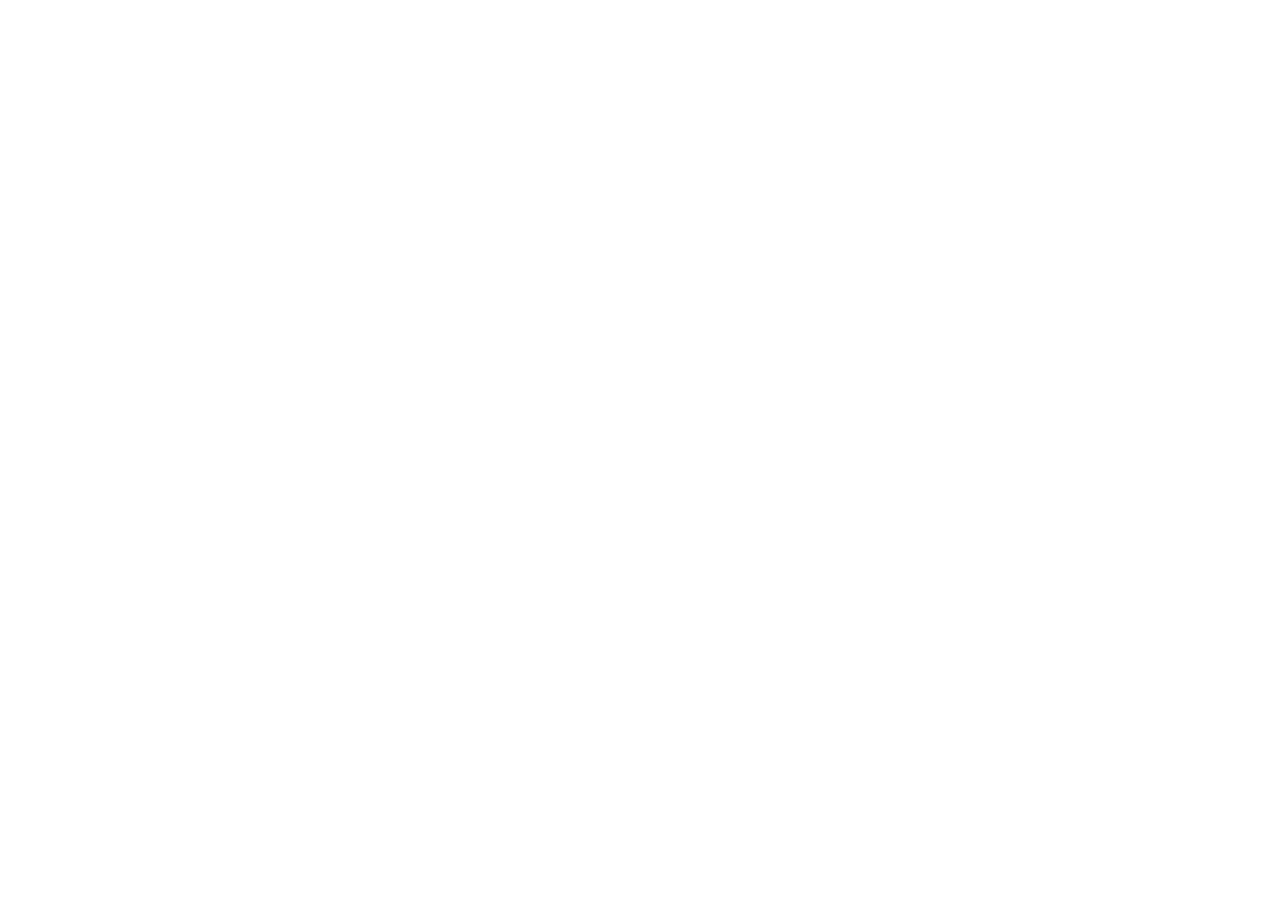
==== index.html @ 4d32bcaf "Add files via upload" ====
<!doctype html>
<html lang="en">
  <head>
    <meta charset="UTF-8" />
    <link rel="icon" type="image/svg+xml" href="/favicon.svg" />
    <meta name="viewport" content="width=device-width, initial-scale=1.0" />
    <title>stalk-site</title>
    <script type="module" crossorigin src="/assets/index-DmcShHiQ.js"></script>
    <link rel="stylesheet" crossorigin href="/assets/index-jV__sO8o.css">
  </head>
  <body>
    <div id="root"></div>
  </body>
</html>
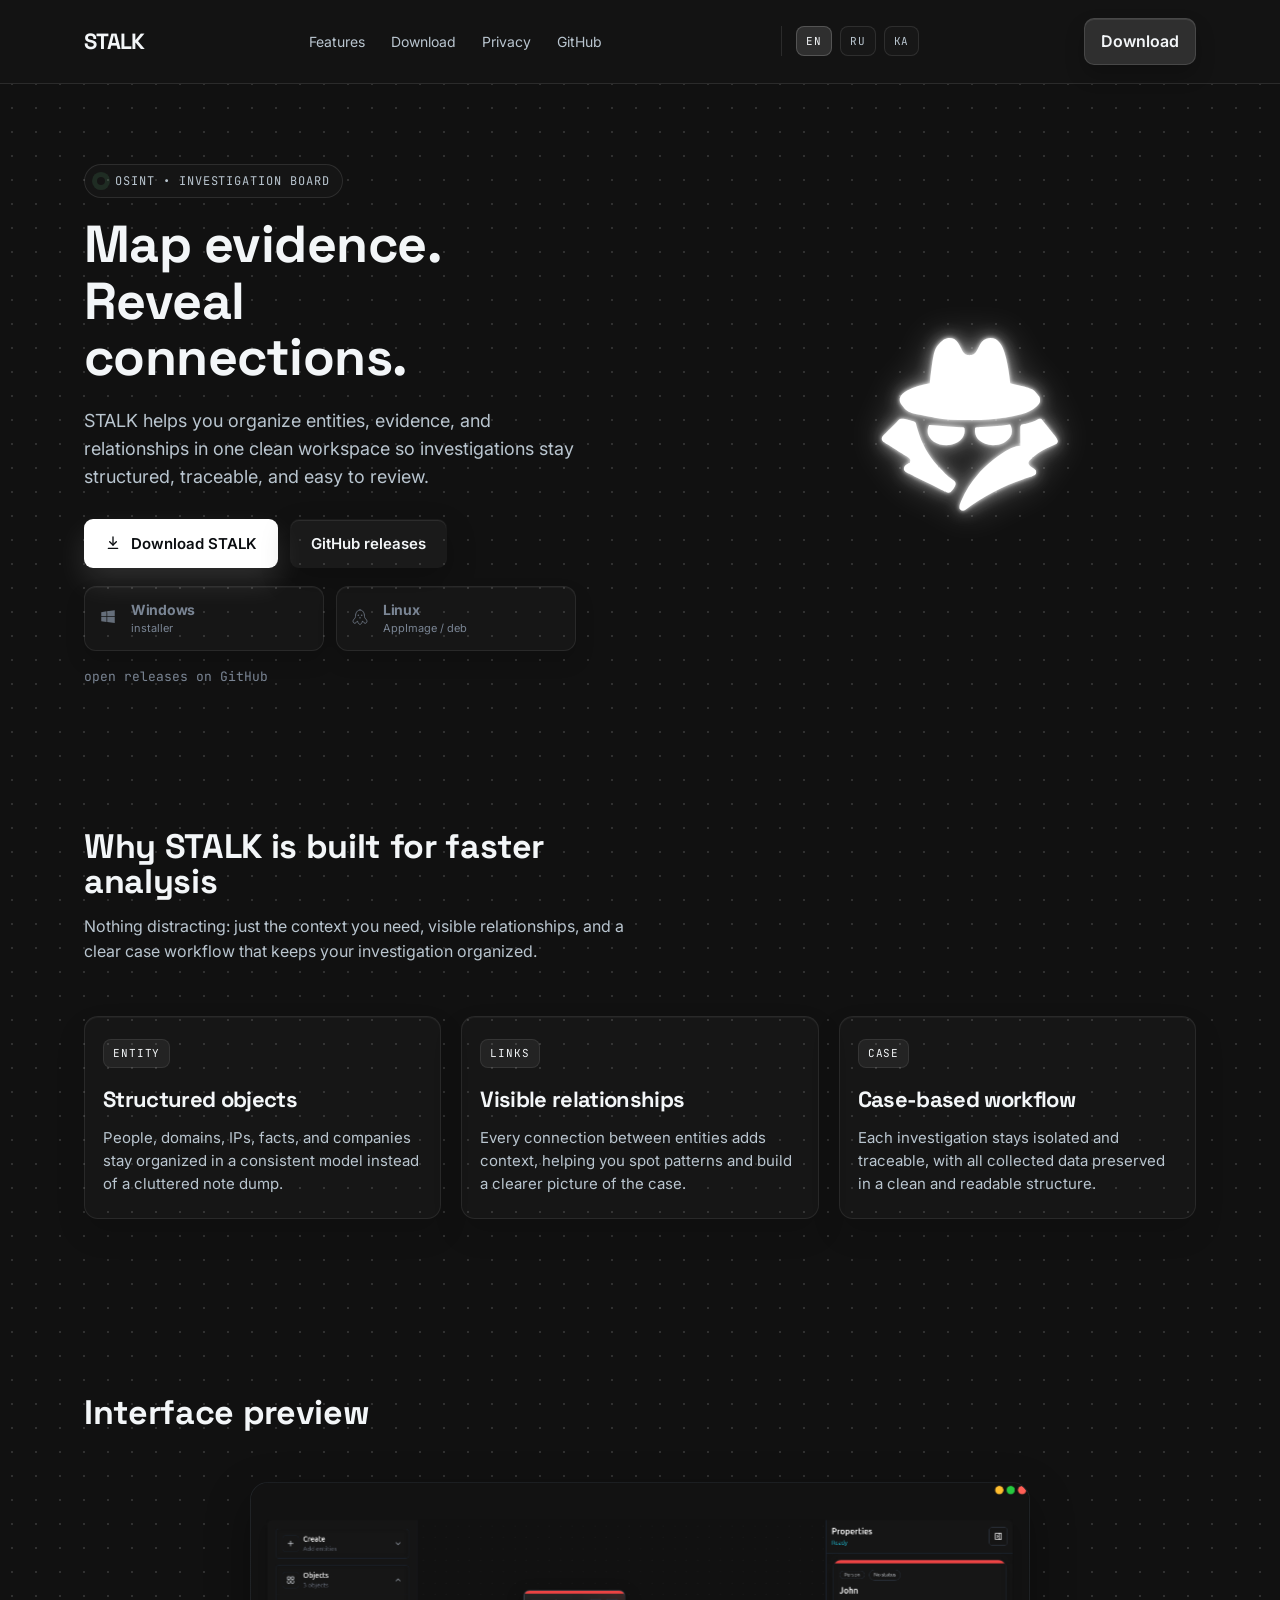
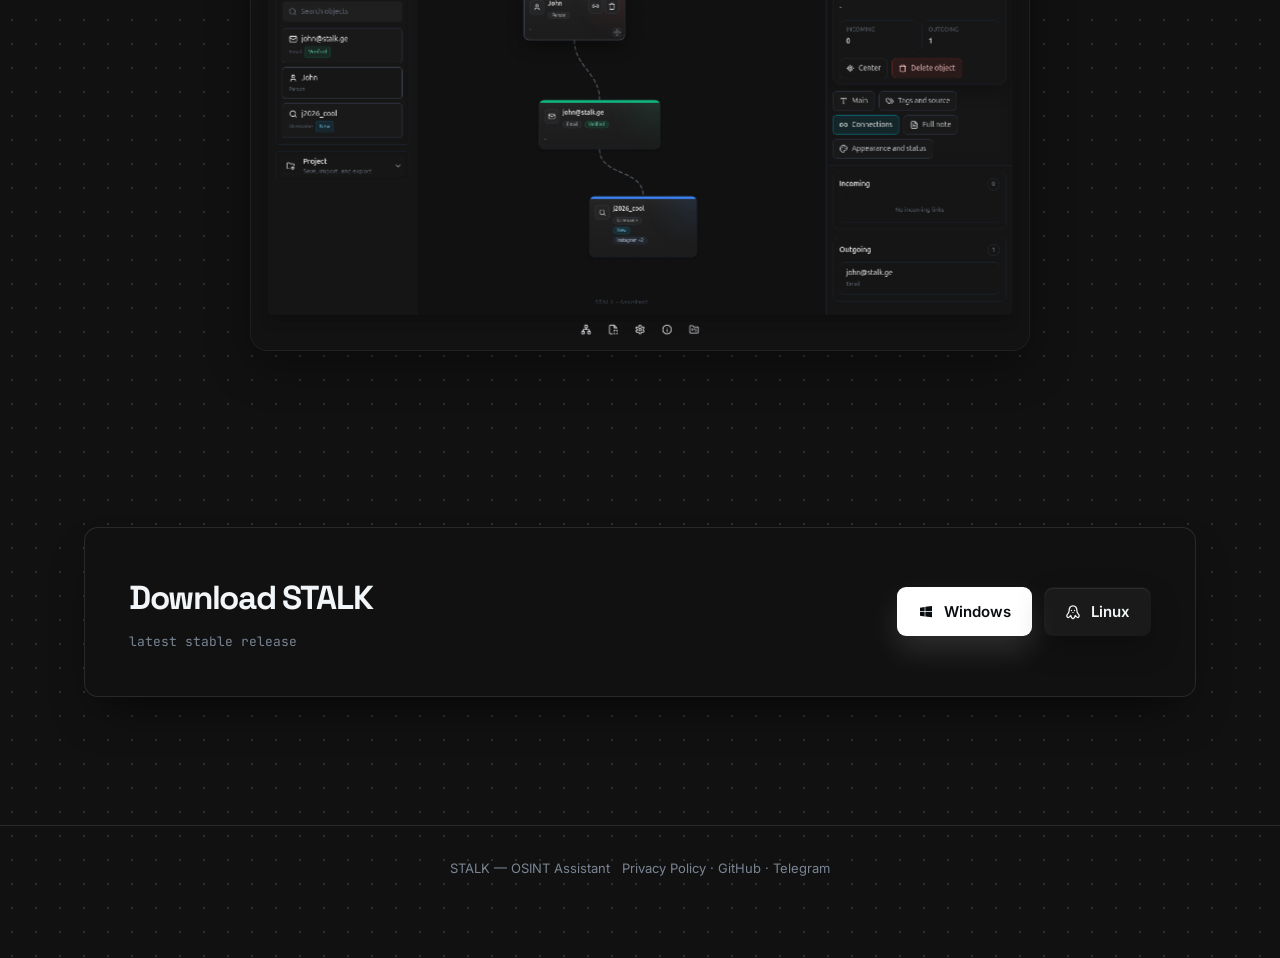
==== commit 74b7725c: "new web" ====
--- a/index.html
+++ b/index.html
@@ -1,14 +1,1055 @@
 <!doctype html>
-<html lang="en">
-  <head>
-    <meta charset="UTF-8" />
-    <link rel="icon" type="image/svg+xml" href="/favicon.svg" />
-    <meta name="viewport" content="width=device-width, initial-scale=1.0" />
-    <title>stalk-site</title>
-    <script type="module" crossorigin src="/assets/index-DmcShHiQ.js"></script>
-    <link rel="stylesheet" crossorigin href="/assets/index-jV__sO8o.css">
-  </head>
-  <body>
-    <div id="root"></div>
-  </body>
+<html lang="ru">
+<head>
+<meta charset="UTF-8" />
+<meta name="viewport" content="width=device-width, initial-scale=1.0" />
+<title>STALK</title>
+<meta name="description" content="STALK — десктопное приложение для визуализации OSINT-расследований: карточки, связи между ними, EXIF-анализ и рабочие кейсы." />
+<link rel="icon" type="image/svg+xml" href="favicon.svg" />
+<link rel="preconnect" href="https://fonts.googleapis.com" />
+<link rel="preconnect" href="https://fonts.gstatic.com" crossorigin />
+<link href="https://fonts.googleapis.com/css2?family=Space+Grotesk:wght@500;700&family=Inter:wght@400;500;600&family=JetBrains+Mono:wght@400;500&display=swap" rel="stylesheet" />
+<style>
+  :root{
+    --bg-0:#111111;
+    --bg-1:#111111;
+    --bg-2:#10171B;
+    --bg-3:#141C22;
+    --border:rgba(255,255,255,0.10);
+    --text-hi:#F3F6F8;
+    --text-mid:#B9C5CF;
+    --text-low:#7A8594;
+    --accent:#FFFFFF;
+    --accent-soft:rgba(255,255,255,0.08);
+    --glass:rgba(255,255,255,0.05);
+    --glass-strong:rgba(255,255,255,0.08);
+    --shadow:0 16px 45px rgba(0,0,0,0.32);
+
+    --font-head:'Space Grotesk', 'Segoe UI', sans-serif;
+    --font-body:'Inter', 'Segoe UI', sans-serif;
+    --font-mono:'JetBrains Mono', 'Consolas', monospace;
+  }
+
+  *{box-sizing:border-box; margin:0; padding:0;}
+  html{scroll-behavior:smooth;}
+  body{
+    background:var(--bg-0);
+    color:var(--text-hi);
+    font-family:var(--font-body);
+    line-height:1.55;
+    -webkit-font-smoothing:antialiased;
+  }
+  img{max-width:100%; display:block;}
+  a{color:inherit;}
+
+  .wrap{max-width:1160px; margin:0 auto; padding:0 24px;}
+
+  .board-bg{
+    background-color:var(--bg-0);
+    background-image:radial-gradient(rgba(255,255,255,0.13) 1px, transparent 1px);
+    background-size:24px 24px;
+  }
+
+  .site-shell{
+    min-height:100vh;
+    padding:0 0 48px;
+  }
+
+  header{
+    position:sticky; top:0; z-index:20;
+    backdrop-filter:blur(10px);
+    background:#131313;
+    border-bottom:1px solid var(--border);
+  }
+  nav{
+    display:flex; align-items:center; justify-content:space-between;
+    padding:18px 0;
+  }
+  .logo{
+    font-family:var(--font-head);
+    font-size:22px;
+    letter-spacing:-0.04em;
+    font-weight:700;
+    text-transform:uppercase;
+  }
+  .nav-links{display:flex; gap:26px; list-style:none; color:var(--text-mid); font-size:14px;}
+  .nav-links a{text-decoration:none;}
+  .nav-links a:hover{color:var(--text-hi);}
+  .nav-btn{
+    display:inline-flex; align-items:center; justify-content:center;
+    padding:10px 16px; border-radius:10px; text-decoration:none; font-weight:600;
+    background:rgba(255,255,255,0.04); border:1px solid var(--border); color:var(--text-hi);
+    box-shadow:inset 0 1px 0 rgba(255,255,255,0.08), 0 10px 20px rgba(0,0,0,0.2);
+  }
+  .nav-btn.primary{
+    background:rgba(255,255,255,0.12); color:var(--text-hi); border-color:rgba(255,255,255,0.12);
+  }
+  .lang-switch{
+    display:flex; align-items:center; gap:8px; margin-left:14px; padding-left:14px; border-left:1px solid var(--border);
+  }
+  .lang-btn{
+    border:1px solid var(--border); background:rgba(255,255,255,0.02); color:var(--text-mid);
+    border-radius:8px; padding:7px 9px; font-size:11px; letter-spacing:0.08em; text-transform:uppercase;
+    cursor:pointer; font-family:var(--font-mono); transition:all .18s ease;
+  }
+  .lang-btn.is-active{
+    background:rgba(255,255,255,0.12); color:var(--text-hi); border-color:rgba(255,255,255,0.18);
+  }
+  @media (max-width:720px){ .nav-links{display:none;} }
+
+  .hero{
+    padding:80px 0 54px;
+  }
+  .hero-inner{
+    display:grid; grid-template-columns:1.15fr 0.85fr; gap:44px; align-items:center;
+  }
+  @media (max-width:900px){ .hero-inner{grid-template-columns:1fr;} }
+  .eyebrow{
+    display:inline-flex; align-items:center; gap:10px;
+    padding:7px 12px; border-radius:999px; border:1px solid var(--border);
+    background:rgba(255,255,255,0.02); color:var(--text-mid); font-size:12px; letter-spacing:0.08em; text-transform:uppercase;
+    font-family:var(--font-mono);
+  }
+  .eyebrow::before{
+    content:""; width:8px; height:8px; border-radius:50%; background:var(--accent-2); box-shadow:0 0 0 5px rgba(108,210,140,0.12);
+  }
+  h1{
+    margin-top:18px;
+    font-family:var(--font-head);
+    font-size:clamp(38px, 5vw, 72px);
+    line-height:0.95;
+    letter-spacing:-0.06em;
+    max-width:11ch;
+  }
+  .lede{
+    margin-top:18px; font-size:18px; color:var(--text-mid); max-width:54ch;
+  }
+  .cta-row{
+    margin-top:28px; display:flex; flex-wrap:wrap; gap:12px; align-items:center;
+  }
+  .btn{
+    display:inline-flex; align-items:center; gap:10px; text-decoration:none;
+    padding:13px 20px; border-radius:12px; font-weight:600; border:1px solid rgba(255,255,255,0.10);
+    background:rgba(255,255,255,0.04); color:var(--text-hi); box-shadow:inset 0 1px 0 rgba(255,255,255,0.08), 0 12px 30px rgba(0,0,0,0.22);
+    transition:transform .18s ease, background .18s ease, border-color .18s ease;
+  }
+  .btn:hover{transform:translateY(-1px); background:rgba(255,255,255,0.06); border-color:rgba(255,255,255,0.16);}
+  .btn.primary{
+    background:var(--accent); color:#0A0D10; border-color:transparent; box-shadow:0 14px 30px rgba(255,255,255,0.12), inset 0 1px 0 rgba(255,255,255,0.25);
+  }
+  .btn.primary:hover{background:rgba(255,255,255,0.95);}
+  .btn.secondary{background:rgba(255,255,255,0.04); color:var(--text-hi);}
+  .btn svg{width:16px; height:16px; flex:none;}
+  .meta-line{
+    margin-top:16px; font-size:13px; color:var(--text-low); font-family:var(--font-mono);
+  }
+
+  .platform-picker{
+    margin-top:18px; display:flex; gap:12px; flex-wrap:wrap;
+  }
+  .platform-card{
+    flex:1; min-width:150px; max-width:240px; display:flex; align-items:center; gap:12px;
+    padding:12px 14px; border-radius:12px; border:1px solid rgba(255,255,255,0.08);
+    background:rgba(255,255,255,0.025); box-shadow:inset 0 1px 0 rgba(255,255,255,0.04), 0 10px 20px rgba(0,0,0,0.14);
+    color:var(--text-hi); text-decoration:none; transition:transform .18s ease, border-color .18s ease, background .18s ease;
+  }
+  .platform-card:hover{ transform:translateY(-1px); border-color:rgba(255,255,255,0.12); background:rgba(255,255,255,0.04); }
+  .platform-icon{width:20px; height:20px; display:grid; place-items:center; color:var(--text-hi); opacity:0.8;}
+  .platform-icon svg{width:18px; height:18px; fill:currentColor;}
+  .platform-icon.linux-icon svg{fill:none; stroke:currentColor; stroke-width:3.5; stroke-linecap:round; stroke-linejoin:round;}
+  .platform-icon.linux-icon svg .linux-eye, .platform-icon.linux-icon svg .linux-beak{fill:currentColor; stroke:none;}
+  .platform-card strong{display:block; font-size:14px; letter-spacing:-0.02em;}
+  .platform-card span{display:block; font-size:11px; color:var(--text-low);}
+
+  .hero-card{
+    background:linear-gradient(180deg, rgba(13,17,20,0.82), rgba(9,12,14,0.84));
+    border:1px solid rgba(255,255,255,0.08);
+    border-radius:18px;
+    overflow:hidden;
+    box-shadow:var(--shadow);
+    backdrop-filter:blur(12px);
+  }
+
+  .favicon-stage{position:relative; display:grid; place-items:center; width:100%; min-height:366px; justify-self:center; overflow:visible; perspective:700px;}
+  .favicon-stage img{width:200px; height:200px; object-fit:contain; position:relative; z-index:1; transform:translateX(1px) rotateX(var(--tilt-y, 0deg)) rotateY(var(--tilt-x, 0deg)); transform-style:preserve-3d; transition:transform .18s cubic-bezier(.2,.7,.2,1); filter:drop-shadow(0 0 2px rgba(255,255,255,0.95)) drop-shadow(0 0 8px rgba(255,255,255,0.52)) drop-shadow(0 0 18px rgba(255,255,255,0.24)); animation:iconOutlineGlow 2.8s ease-in-out infinite; will-change:transform;}
+  @keyframes iconOutlineGlow{0%,100%{filter:drop-shadow(0 0 2px rgba(255,255,255,0.9)) drop-shadow(0 0 7px rgba(255,255,255,0.42)) drop-shadow(0 0 16px rgba(255,255,255,0.18))}50%{filter:drop-shadow(0 0 3px rgba(255,255,255,1)) drop-shadow(0 0 12px rgba(255,255,255,0.7)) drop-shadow(0 0 26px rgba(255,255,255,0.34))}}
+
+  .video-shell{
+    max-width:780px; margin:0 auto;
+    background:linear-gradient(180deg, rgba(14,17,20,0.96), rgba(9,12,15,0.98));
+    border:1px solid rgba(255,255,255,0.08); border-radius:18px; overflow:hidden; box-shadow:var(--shadow);
+  }
+  .preview-slideshow{
+    position:relative; min-height:0; aspect-ratio:5 / 3; overflow:hidden; isolation:isolate;
+    background:radial-gradient(circle at 20% 16%, rgba(255,255,255,0.08), transparent 22%), linear-gradient(180deg, rgba(10,12,15,1), rgba(11,16,20,1));
+  }
+  .preview-slideshow::before,
+  .preview-slideshow::after{
+    content:""; position:absolute; inset:-8%; z-index:1; pointer-events:none; opacity:0;
+    transition:opacity .42s ease;
+  }
+  .preview-slideshow::before{
+    background:
+      radial-gradient(circle at 28% 34%, rgba(186,226,255,0.38), transparent 20%),
+      radial-gradient(circle at 72% 64%, rgba(136,178,255,0.24), transparent 23%),
+      linear-gradient(135deg, rgba(255,255,255,0.13), transparent 46%, rgba(158,201,255,0.16));
+    filter:blur(24px); transform:scale(1.08);
+  }
+  .preview-slideshow::after{
+    background:linear-gradient(108deg, transparent 32%, rgba(255,255,255,0.22) 50%, transparent 68%);
+    mix-blend-mode:screen; transform:translateX(-42%) skewX(-12deg);
+  }
+  .preview-photo{
+    width:100%; height:100%; display:block; object-fit:contain; object-position:center; background:#070b0e;
+    transform:scale(1.001); filter:blur(0) saturate(1) brightness(1); opacity:1;
+    transition:filter .72s cubic-bezier(.2,.7,.2,1), transform 1.1s cubic-bezier(.2,.7,.2,1), opacity .32s ease;
+    will-change:filter, transform;
+  }
+  .preview-mark{
+    position:absolute; top:50%; left:50%; z-index:2; width:clamp(72px, 16%, 128px); height:auto;
+    opacity:0; pointer-events:none; mix-blend-mode:screen;
+    transform:translate(-50%, -50%) scale(.74);
+    filter:brightness(0) invert(1) drop-shadow(0 0 18px rgba(215,235,255,.72));
+    transition:opacity .26s ease, transform .72s cubic-bezier(.2,.7,.2,1);
+  }
+  .preview-slideshow.is-transitioning::before,
+  .preview-slideshow.is-transitioning::after{opacity:1;}
+  .preview-slideshow.is-transitioning::after{animation:previewLightPass 1.05s cubic-bezier(.2,.7,.2,1) both;}
+  .preview-slideshow.is-transitioning .preview-photo{
+    filter:blur(18px) saturate(1.18) brightness(1.07); transform:scale(1.065);
+  }
+  .preview-slideshow.is-transitioning .preview-mark{opacity:.48; transform:translate(-50%, -50%) scale(1.04);}
+  .preview-photo.is-swapping{opacity:.84;}
+  @keyframes previewLightPass{
+    from{transform:translateX(-46%) skewX(-12deg);}
+    to{transform:translateX(46%) skewX(-12deg);}
+  }
+  @media (max-width:640px){.video-shell{max-width:100%;}.preview-slideshow{min-height:0;}.preview-photo{height:100%;}}
+  .privacy-wrap{margin-top:36px; display:grid; grid-template-columns:1.2fr .8fr; gap:18px;}
+  @media (max-width:860px){ .privacy-wrap{grid-template-columns:1fr;} }
+  .privacy-panel{
+    background:rgba(255,255,255,0.025); border:1px solid rgba(255,255,255,0.08); border-radius:16px; padding:24px 22px; box-shadow:0 18px 38px -22px rgba(0,0,0,0.7);
+  }
+  .privacy-panel h3{margin-bottom:14px; font-family:var(--font-head); font-size:24px; letter-spacing:-0.03em;}
+  .privacy-panel p, .privacy-panel li{color:var(--text-mid); font-size:15px; line-height:1.7;}
+  .privacy-panel ul{margin-top:12px; padding-left:18px; display:grid; gap:8px;}
+  .privacy-badge{display:flex; align-items:center; justify-content:center; min-height:100%; text-align:center; background:linear-gradient(180deg, rgba(255,255,255,0.04), rgba(255,255,255,0.02));}
+  .privacy-badge-inner{padding:22px 18px;}
+  .privacy-badge .tag{display:inline-block; margin-bottom:12px; padding:5px 8px; border-radius:8px; border:1px solid rgba(255,255,255,0.08); background:rgba(255,255,255,0.03); font-family:var(--font-mono); font-size:10px; letter-spacing:0.08em; text-transform:uppercase;}
+  .privacy-badge strong{display:block; font-family:var(--font-head); font-size:28px; letter-spacing:-0.04em; margin-bottom:8px;}
+  .privacy-badge span{color:var(--text-mid); font-size:14px;}
+  .card-top{
+    display:flex; align-items:center; justify-content:space-between; padding:14px 16px; border-bottom:1px solid var(--border);
+  }
+  .traffic{display:flex; gap:8px;}
+  .traffic span{display:block; width:11px; height:11px; border-radius:50%;}
+  .traffic span:nth-child(1){background:rgba(255,255,255,0.9);} .traffic span:nth-child(2){background:rgba(255,255,255,0.6);} .traffic span:nth-child(3){background:rgba(255,255,255,0.45);}
+  .status-tag{font-family:var(--font-mono); font-size:11px; color:var(--text-low); letter-spacing:0.08em; text-transform:uppercase;}
+  .card-body{
+    padding:22px 18px 20px; background:radial-gradient(circle at 18% 14%, rgba(255,255,255,0.08), transparent 16%);
+  }
+  .mini-grid{
+    display:grid; grid-template-columns:1fr 1fr; gap:14px;
+  }
+  .mini-panel{
+    background:rgba(255,255,255,0.03); border:1px solid rgba(255,255,255,0.06); border-radius:12px; padding:14px 12px;
+    box-shadow:inset 0 1px 0 rgba(255,255,255,0.04);
+  }
+  .mini-panel label{
+    display:block; font-size:11px; color:var(--text-low); text-transform:uppercase; letter-spacing:0.08em; font-family:var(--font-mono);
+  }
+  .mini-panel strong{
+    display:block; margin-top:8px; font-size:25px; line-height:1; letter-spacing:-0.04em; font-family:var(--font-head);
+  }
+  .mini-panel small{
+    display:block; margin-top:8px; color:var(--text-mid); font-size:12px;
+  }
+  .mini-bars{margin-top:18px; display:flex; align-items:flex-end; gap:7px; height:96px;}
+  .mini-bars span{display:block; flex:1; border-radius:6px 6px 0 0; background:linear-gradient(180deg, rgba(255,255,255,0.95), rgba(255,255,255,0.2));}
+  .mini-bars span:nth-child(2){background:linear-gradient(180deg, rgba(255,255,255,0.7), rgba(255,255,255,0.18));}
+  .mini-bars span:nth-child(3){background:linear-gradient(180deg, rgba(255,255,255,0.52), rgba(255,255,255,0.12));}
+
+  .section{padding:44px 0 12px;}
+  .section-head{max-width:620px; margin-bottom:20px;}
+  .section-head h2{
+    font-family:var(--font-head); font-size:clamp(28px,3vw,42px); letter-spacing:-0.04em; line-height:1.05;
+  }
+  .section-head p{margin-top:12px; color:var(--text-mid); font-size:16px;}
+
+  .feature-grid{
+    display:grid; grid-template-columns:repeat(3, minmax(0,1fr)); gap:18px;
+  }
+  @media (max-width:900px){ .feature-grid{grid-template-columns:1fr;} }
+  .feature-card{
+    background:rgba(255,255,255,0.025); border:1px solid rgba(255,255,255,0.08); border-radius:14px; padding:22px 18px;
+    box-shadow:inset 0 1px 0 rgba(255,255,255,0.04), 0 14px 30px rgba(0,0,0,0.12);
+  }
+  .feature-card .tag{
+    display:inline-flex; padding:5px 9px; border-radius:8px; background:rgba(255,255,255,0.06);
+    border:1px solid rgba(255,255,255,0.08); color:var(--text-hi); font-family:var(--font-mono); font-size:11px; letter-spacing:0.08em; text-transform:uppercase;
+  }
+  .feature-card h3{margin-top:14px; font-family:var(--font-head); font-size:22px; letter-spacing:-0.03em;}
+  .feature-card p{margin-top:10px; color:var(--text-mid); font-size:15px;}
+
+  .download-wrap{padding-top:18px;}
+  .download-panel{
+    background:linear-gradient(180deg, rgba(16,23,27,0.88), rgba(9,12,15,0.9));
+    border:1px solid rgba(255,255,255,0.08); border-radius:18px; padding:28px 22px; display:flex; justify-content:space-between; gap:20px; flex-wrap:wrap; align-items:center; box-shadow:var(--shadow);
+  }
+  .download-panel h3{font-family:var(--font-head); font-size:clamp(24px,2.6vw,34px); letter-spacing:-0.04em;}
+  .version{margin-top:8px; color:var(--text-low); font-family:var(--font-mono); font-size:13px;}
+  .download-actions{display:flex; gap:12px; flex-wrap:wrap;}
+
+  footer{
+    border-top:1px solid var(--border); margin-top:40px; padding:22px 0 10px; color:var(--text-low); font-size:13px;
+  }
+  .foot-inner{display:flex; justify-content:space-between; gap:12px; flex-wrap:wrap;}
+  footer a{text-decoration:none; color:var(--text-mid);} footer a:hover{color:var(--text-hi);}
+
+  @keyframes fadeUp {
+    from { opacity:0; transform:translateY(16px); }
+    to { opacity:1; transform:translateY(0); }
+  }
+  .hero-inner > * { animation:fadeUp .7s ease both; }
+  .hero-inner > *:nth-child(2){ animation-delay:.08s; }
+  .feature-card { transition:transform .2s ease, border-color .2s ease; }
+  .feature-card:hover { transform:translateY(-2px); border-color:rgba(255,255,255,0.14); }
+
+  .hero h1{
+    font-family:var(--font-head);
+    font-size:clamp(34px, 4.6vw, 52px);
+    line-height:1.08;
+    font-weight:700;
+    letter-spacing:-0.01em;
+    max-width:14ch;
+  }
+  .hero p.lede{
+    margin-top:22px;
+    font-size:18px;
+    color:var(--text-mid);
+    max-width:46ch;
+  }
+  .hero-actions{
+    margin-top:34px;
+    display:flex;
+    gap:12px;
+    flex-wrap:wrap;
+    align-items:center;
+  }
+  .btn{
+    display:inline-flex; align-items:center; gap:10px;
+    padding:12px 20px;
+    border-radius:9px;
+    font-size:15px;
+    font-weight:600;
+    text-decoration:none;
+    border:1px solid transparent;
+    transition:transform .15s ease, border-color .15s ease;
+  }
+  .btn:hover{transform:translateY(-1px);}
+  .btn-primary{background:var(--accent); color:#0B0C0F;}
+  .btn-ghost{background:var(--bg-2); color:var(--text-hi); border-color:var(--border);}
+  .btn-ghost:hover{border-color:var(--text-low);}
+  .btn svg{width:16px; height:16px; flex:none;}
+
+  .release-note{
+    margin-top:14px;
+    font-family:var(--font-mono);
+    font-size:12.5px;
+    color:var(--text-low);
+  }
+
+  .hero-visual{ position:relative; }
+
+  .media-stage{
+    position:relative;
+    background:linear-gradient(180deg, rgba(16,26,38,0.98), rgba(12,18,28,0.96));
+    border:1px solid rgba(94,226,255,0.22);
+    border-radius:22px;
+    overflow:hidden;
+    min-height:420px;
+    box-shadow:0 24px 60px -22px rgba(0,0,0,0.8), 0 0 0 1px rgba(94,226,255,0.08);
+    transform:rotate(-1.2deg);
+    transition:transform .35s ease, box-shadow .35s ease;
+  }
+  .media-stage:hover{ transform:rotate(-1.2deg) translateY(-4px); box-shadow:0 28px 70px -22px rgba(0,0,0,0.82), 0 0 0 1px rgba(94,226,255,0.14); }
+
+  .media-topbar{
+    display:flex; align-items:center; justify-content:space-between;
+    padding:14px 16px; border-bottom:1px solid var(--border);
+    background:rgba(255,255,255,0.02);
+  }
+  .traffic{display:flex; gap:7px; align-items:center;}
+  .traffic span{display:block; width:10px; height:10px; border-radius:50%; background:var(--accent); opacity:0.78;}
+  .traffic span:nth-child(1){background:rgba(94,226,255,0.9);} .traffic span:nth-child(2){background:rgba(122,184,255,0.9);} .traffic span:nth-child(3){background:rgba(124,235,195,0.9);}
+  .media-label{font-family:var(--font-mono); font-size:11px; letter-spacing:0.12em; text-transform:uppercase; color:var(--text-low);}
+
+  .media-screen{
+    position:relative; height:100%; min-height:360px;
+    background:
+      radial-gradient(circle at 20% 18%, rgba(94,226,255,0.18), transparent 18%),
+      linear-gradient(180deg, rgba(13,20,28,1), rgba(9,15,22,1));
+    padding:26px 22px 20px;
+  }
+  .media-grid{
+    position:absolute; inset:60px 22px 20px;
+    border-radius:14px;
+    background:
+      linear-gradient(to right, rgba(255,255,255,0.04) 1px, transparent 1px),
+      linear-gradient(to bottom, rgba(255,255,255,0.04) 1px, transparent 1px),
+      rgba(15,23,36,0.72);
+    background-size: 26px 26px, 26px 26px, auto;
+    border:1px solid rgba(255,255,255,0.04);
+  }
+  .media-cards{
+    position:absolute; inset:74px 40px 60px 40px; display:flex; gap:18px; align-items:flex-end; justify-content:space-between;
+  }
+  .pulse-card{
+    flex:1; max-width:180px; background:rgba(17,27,38,0.86); border:1px solid rgba(94,226,255,0.18); border-radius:14px; box-shadow:0 18px 40px -26px rgba(0,0,0,0.8); padding:14px 14px 12px;
+  }
+  .pulse-card.tall{height:170px;}
+  .pulse-card.short{height:120px;}
+  .card-tag{ display:inline-block; font-family:var(--font-mono); font-size:10px; text-transform:uppercase; letter-spacing:0.08em; padding:4px 7px; border-radius:6px; color:var(--accent); background:var(--accent-dim); border:1px solid rgba(94,226,255,0.18); }
+  .pulse-name{margin-top:12px; font-size:13px; color:var(--text-hi); font-weight:600;}
+  .pulse-meta{margin-top:6px; font-size:11px; color:var(--text-mid); line-height:1.6;}
+
+  .play-pill{
+    position:absolute; left:50%; bottom:26px; transform:translateX(-50%);
+    display:flex; align-items:center; gap:10px; background:rgba(9,15,22,0.9); border:1px solid rgba(94,226,255,0.2); border-radius:999px; padding:10px 16px; color:var(--text-hi); font-size:12px; letter-spacing:0.08em; text-transform:uppercase;
+  }
+  .play-pill::before{
+    content:""; width:10px; height:10px; border-radius:50%; background:var(--accent); box-shadow:0 0 0 6px rgba(94,226,255,0.12);
+  }
+
+  .feature-grid{
+    display:grid; grid-template-columns:repeat(3, minmax(0,1fr)); gap:20px; margin-top:18px;
+  }
+  @media (max-width:900px){ .feature-grid{grid-template-columns:1fr;} }
+  .mini-feature{
+    background:var(--bg-1); border:1px solid var(--border); border-radius:14px; padding:22px 18px; box-shadow:0 14px 34px -20px rgba(0,0,0,0.7);
+  }
+  .mini-feature .tag{display:inline-flex; align-items:center; gap:8px; padding:5px 9px; border-radius:6px; background:var(--accent-dim); color:var(--accent); font-family:var(--font-mono); font-size:11px; margin-bottom:14px; }
+  .mini-feature h3{font-family:var(--font-head); font-size:19px; margin-bottom:10px;}
+  .mini-feature p{color:var(--text-mid); font-size:14.5px;}
+  .signal-list{margin-top:18px; display:flex; flex-direction:column; gap:10px;}
+  .signal-row{display:flex; align-items:center; justify-content:space-between; gap:10px; font-size:12px; color:var(--text-mid); padding:8px 10px; border:1px solid var(--border); border-radius:8px; background:rgba(255,255,255,0.02);}
+  .signal-row strong{color:var(--text-hi); font-weight:600;}
+  .signal-row .level{width:58px; height:6px; background:rgba(255,255,255,0.05); border-radius:999px; overflow:hidden;}
+  .signal-row .level span{display:block; height:100%; border-radius:inherit; background:linear-gradient(90deg, var(--accent), var(--accent-strong));}
+
+  .value-grid{
+    display:grid; grid-template-columns:repeat(3, minmax(0,1fr)); gap:20px; margin-top:16px;
+  }
+  @media (max-width:700px){ .value-grid{grid-template-columns:1fr;} }
+  .value-card{
+    background:var(--bg-1); border:1px solid var(--border); border-radius:14px; padding:24px 22px; min-height:200px;
+    box-shadow:0 18px 36px -25px rgba(0,0,0,0.6);
+  }
+  .value-card .icon{width:42px; height:42px; border-radius:10px; display:grid; place-items:center; background:var(--accent-dim); color:var(--accent); font-size:18px; margin-bottom:14px;}
+  .value-card h3{font-family:var(--font-head); font-size:20px; margin-bottom:8px;}
+  .value-card p{color:var(--text-mid); font-size:14.5px;}
+
+  /* ---------- Section headers ---------- */
+  .section{padding:88px 0;}
+  .section-head{max-width:56ch; margin-bottom:52px;}
+  .section-head h2{
+    font-family:var(--font-head);
+    font-size:clamp(26px,3vw,34px);
+    font-weight:700;
+    letter-spacing:-0.01em;
+  }
+  .section-head p{margin-top:14px; color:var(--text-mid); font-size:16px;}
+  .section.alt{background:var(--bg-1); border-top:1px solid var(--border); border-bottom:1px solid var(--border);}
+
+  /* ---------- Node chain (entity types) ---------- */
+  .chain{
+    display:flex;
+    gap:0;
+    overflow-x:auto;
+    padding-bottom:8px;
+    margin:0 -4px;
+  }
+  .node{
+    flex:0 0 auto;
+    width:196px;
+    padding:16px 16px 18px;
+    margin:0 5px;
+    background:var(--bg-1);
+    border:1px solid var(--border);
+    border-left-width:3px;
+    border-radius:9px;
+    position:relative;
+    box-shadow:0 14px 28px -16px rgba(0,0,0,0.7);
+    transition:transform .25s ease, box-shadow .25s ease, border-color .25s ease;
+  }
+  .node:hover{
+    transform:translateY(-3px);
+    box-shadow:0 20px 36px -14px rgba(0,0,0,0.75);
+  }
+  .node::after{
+    content:"";
+    position:absolute;
+    top:50%; right:-9px;
+    width:9px; height:1px;
+    border-top:1px dashed var(--border);
+    animation:dashPulse 2.6s ease-in-out infinite;
+  }
+  .chain .node:last-child::after{display:none;}
+  .node .pill{
+    display:inline-block;
+    font-size:10.5px;
+    font-weight:600;
+    padding:3px 8px;
+    border-radius:5px;
+    background:var(--bg-2);
+    margin-bottom:10px;
+  }
+  .node b{display:block; font-size:14.5px; font-weight:600; font-family:var(--font-mono); word-break:break-word;}
+  .node span{display:block; margin-top:6px; font-size:12px; color:var(--text-low); line-height:1.4;}
+
+  @keyframes dashPulse{
+    0%, 100%{opacity:.4;}
+    50%{opacity:1;}
+  }
+
+  /* ---------- Feature rows ---------- */
+  .feature-row{
+    display:grid;
+    grid-template-columns:0.9fr 1.1fr;
+    gap:48px;
+    align-items:center;
+    padding:56px 0;
+    border-top:1px solid var(--border);
+  }
+  .feature-row:first-of-type{border-top:none;}
+  .feature-row.reverse{grid-template-columns:1.1fr 0.9fr;}
+  .feature-row.reverse .feature-copy{order:2;}
+  @media (max-width:860px){
+    .feature-row, .feature-row.reverse{grid-template-columns:1fr;}
+    .feature-row.reverse .feature-copy{order:0;}
+  }
+  .feature-copy h3{
+    font-family:var(--font-head);
+    font-size:23px;
+    font-weight:700;
+    margin-bottom:12px;
+  }
+  .feature-copy p{color:var(--text-mid); font-size:15.5px;}
+  .feature-copy .tag{
+    display:inline-block;
+    font-family:var(--font-mono);
+    font-size:11.5px;
+    color:var(--accent);
+    background:var(--accent-dim);
+    padding:4px 9px;
+    border-radius:5px;
+    margin-bottom:14px;
+  }
+
+  /* ---------- Privacy / about ---------- */
+  .about-grid{
+    display:grid;
+    grid-template-columns:1.2fr 1fr;
+    gap:20px;
+  }
+  @media (max-width:800px){ .about-grid{grid-template-columns:1fr;} }
+  .panel{
+    background:var(--bg-1);
+    border:1px solid var(--border);
+    border-radius:12px;
+    padding:32px;
+    box-shadow:0 20px 40px -20px rgba(0,0,0,0.7);
+  }
+  .panel h3{font-family:var(--font-head); font-size:21px; font-weight:700; margin-bottom:16px;}
+  .panel ul{list-style:none; display:flex; flex-direction:column; gap:10px;}
+  .panel li{
+    font-size:15px; color:var(--text-mid);
+    padding-left:20px; position:relative;
+  }
+  .panel li::before{
+    content:"—";
+    position:absolute; left:0; color:var(--accent);
+  }
+  .panel a.tg{display:inline-block; margin-top:18px; color:var(--accent); text-decoration:none; font-size:14.5px; font-weight:600;}
+  .panel-flag{
+    display:flex; flex-direction:column; align-items:center; justify-content:center;
+    text-align:center; gap:6px;
+  }
+  .panel-flag svg{width:52px; height:auto; margin-bottom:6px;}
+  .panel-flag b{font-family:var(--font-head); font-size:18px;}
+  .panel-flag span{color:var(--text-mid); font-size:14px; max-width:26ch;}
+
+  /* ---------- Download ---------- */
+  .download-panel{
+    position:relative;
+    overflow:hidden;
+    background:var(--bg-1);
+    border:1px solid var(--border);
+    border-radius:14px;
+    padding:44px;
+    box-shadow:0 24px 48px -20px rgba(0,0,0,0.7);
+    display:flex;
+    align-items:center;
+    justify-content:space-between;
+    gap:32px;
+    flex-wrap:wrap;
+  }
+  .download-panel h2{
+    font-family:var(--font-head);
+    font-size:26px;
+    font-weight:700;
+  }
+  .download-panel .version{
+    font-family:var(--font-mono);
+    font-size:13px;
+    color:var(--text-low);
+    margin-top:8px;
+  }
+  .download-actions{display:flex; gap:12px; flex-wrap:wrap;}
+  .download-actions{position:relative; z-index:2;}
+  .download-thanks{
+    position:fixed; right:24px; bottom:24px; z-index:60; width:min(360px, calc(100vw - 32px));
+    padding:18px 46px 18px 18px; border:1px solid rgba(255,255,255,.16); border-radius:16px;
+    background:#111111; box-shadow:0 24px 48px -20px rgba(0,0,0,.76); backdrop-filter:blur(16px);
+    opacity:0; pointer-events:none; transform:translateY(18px); transition:opacity .24s ease, transform .24s ease;
+  }
+  .download-thanks.is-visible{opacity:1; pointer-events:auto; transform:translateY(0);}
+  .download-thanks strong{display:block; font-family:var(--font-head); font-size:18px; letter-spacing:-.02em;}
+  .download-thanks p{margin-top:5px; color:var(--text-mid); font-size:13px; line-height:1.5;}
+  .download-thanks a{display:inline-flex; margin-top:12px; padding:8px 11px; border-radius:8px; background:#fff; border:1px solid #fff; color:#0A0D10; font-size:12px; font-weight:700; text-decoration:none;}
+  .download-thanks a:hover{background:rgba(255,255,255,.88);}
+  .download-thanks button{position:absolute; top:10px; right:10px; width:27px; height:27px; border:0; border-radius:8px; background:transparent; color:var(--text-mid); cursor:pointer; font-size:20px; line-height:1;}
+  .download-thanks button:hover{background:rgba(255,255,255,.08); color:var(--text-hi);}
+  .release-download-frame{display:none;}
+  .download-pet{
+    position:absolute; left:50%; right:auto; bottom:-88px; z-index:1; width:70px; height:70px; margin-left:-35px;
+    pointer-events:none; transform-origin:center bottom;
+    animation:downloadPetVisit 5.6s cubic-bezier(.2,.8,.2,1) infinite;
+  }
+  .download-pet img{
+    width:100%; height:100%; object-fit:contain;
+    filter:drop-shadow(0 0 3px rgba(255,255,255,.85)) drop-shadow(0 0 12px rgba(255,255,255,.32));
+  }
+  @keyframes downloadPetVisit{
+    0%,40%{opacity:0; transform:translate3d(0,0,0) scale(.68) rotateY(0deg);}
+    46%{opacity:1; transform:translate3d(0,-84px,0) scale(1) rotateY(0deg);}
+    54%{transform:translate3d(-10px,-84px,0) scale(1) rotateY(-20deg);}
+    62%{transform:translate3d(7px,-84px,0) scale(1) rotateY(20deg);}
+    68%{transform:translate3d(-6px,-84px,0) scale(1) rotateY(-16deg);}
+    74%{transform:translate3d(13px,-84px,0) scale(1) rotateY(18deg);}
+    80%{transform:translate3d(31px,-84px,0) scale(1) rotateY(-12deg);}
+    86%{transform:translate3d(49px,-84px,0) scale(1) rotateY(16deg);}
+    91%{opacity:1; transform:translate3d(49px,-84px,0) scale(1) rotateY(-8deg);}
+    100%{opacity:0; transform:translate3d(49px,0,0) scale(.68) rotateY(0deg);}
+  }
+  @media (max-width:720px){.download-pet{left:auto; right:32px; width:58px; height:58px; margin-left:0;}.download-pet{animation:none; display:none;}}
+
+  /* ---------- Footer ---------- */
+  footer{
+    border-top:1px solid var(--border);
+    padding:32px 0;
+    display:flex;
+    justify-content:space-between;
+    flex-wrap:wrap;
+    gap:12px;
+    font-size:13px;
+    color:var(--text-low);
+  }
+  footer a{color:var(--text-low); text-decoration:none;}
+  footer a:hover{color:var(--text-mid);}
+
+  /* ---------- Reveal on scroll ---------- */
+  .reveal{
+    opacity:0;
+    transform:translateY(22px);
+    transition:opacity .7s cubic-bezier(.2,.7,.2,1), transform .7s cubic-bezier(.2,.7,.2,1);
+  }
+  .reveal.is-visible{opacity:1; transform:translateY(0);}
+
+  /* ---------- Hero entrance (runs once on load) ---------- */
+  .hero-in{opacity:0; transform:translateY(16px); animation:heroIn .8s cubic-bezier(.2,.7,.2,1) forwards;}
+  .hero-in.d1{animation-delay:.05s;}
+  .hero-in.d2{animation-delay:.18s;}
+  .hero-in.d3{animation-delay:.3s;}
+  .hero-in.d4{animation-delay:.22s;}
+  @keyframes heroIn{
+    to{opacity:1; transform:translateY(0);}
+  }
+
+  @media (prefers-reduced-motion: reduce){
+    .btn{transition:none;}
+    .reveal{opacity:1; transform:none; transition:none;}
+    .hero-in{opacity:1; transform:none; animation:none;}
+    .frame, .node{transition:none;}
+    .node::after{animation:none;}
+    .download-pet{display:none;}
+  }
+</style>
+</head>
+<body class="board-bg">
+
+<div class="site-shell">
+  <header>
+    <div class="wrap">
+      <nav>
+        <div class="logo">STALK</div>
+        <ul class="nav-links">
+          <li><a href="#features" data-i18n="features">Features</a></li>
+          <li><a href="#download" data-i18n="download">Download</a></li>
+          <li><a href="privacy.html" data-i18n="privacy">Privacy</a></li>
+          <li><a href="https://github.com/stalk-project1331/stalk" target="_blank" rel="noopener">GitHub</a></li>
+        </ul>
+        <div class="lang-switch" aria-label="language switcher">
+          <button class="lang-btn is-active" type="button" data-lang="en">EN</button>
+          <button class="lang-btn" type="button" data-lang="ru">RU</button>
+          <button class="lang-btn" type="button" data-lang="ka">KA</button>
+        </div>
+        <a class="nav-btn primary" href="#download" data-i18n="download">Download</a>
+      </nav>
+    </div>
+  </header>
+
+  <main>
+    <section class="hero">
+      <div class="wrap hero-inner">
+        <div>
+          <div class="eyebrow" data-i18n="eyebrow">OSINT • investigation board</div>
+          <h1 data-i18n="heroTitle">Map evidence. Reveal connections.</h1>
+          <p class="lede" data-i18n="heroText">STALK helps you organize entities, evidence, and relationships in one clean workspace so investigations stay structured, traceable, and easy to review.</p>
+
+          <div class="cta-row">
+            <a class="btn primary" href="#download">
+              <svg viewBox="0 0 24 24" fill="none" stroke="currentColor" stroke-width="2" stroke-linecap="round" stroke-linejoin="round"><path d="M12 3v12"/><path d="m7 10 5 5 5-5"/><path d="M5 20h14"/></svg>
+              <span data-i18n="downloadStalk">Download STALK</span>
+            </a>
+            <a class="btn secondary" href="https://github.com/stalk-project1331/stalk/releases/latest" target="_blank" rel="noopener" data-i18n="githubReleases">GitHub releases</a>
+          </div>
+
+          <div class="platform-picker">
+            <a class="platform-card" id="platform-windows" href="https://github.com/stalk-project1331/stalk/releases/latest">
+              <span class="platform-icon" aria-hidden="true"><svg viewBox="0 0 24 24"><path d="M3 5.5 10 4.4V11H3V5.5ZM11 4.3 21 3v8H11V4.3ZM3 12h7v6.6L3 17.5V12Zm8 0h10v8l-10-1.4V12Z"/></svg></span>
+              <span>
+                <strong>Windows</strong>
+                <span data-i18n="installer">installer</span>
+              </span>
+            </a>
+            <a class="platform-card" id="platform-linux" href="https://github.com/stalk-project1331/stalk/releases/latest">
+              <span class="platform-icon linux-icon" aria-hidden="true"><svg viewBox="0 0 64 64"><path d="M32 7c-10 0-16 10-16 23 0 5-4 8-7 12-3 4-2 10 2 12 5 2 9-4 12-8 2 8 5 12 9 12s7-4 9-12c3 4 7 10 12 8 4-2 5-8 2-12-3-4-7-7-7-12C48 17 42 7 32 7Z"/><circle class="linux-eye" cx="26" cy="26" r="2.8"/><circle class="linux-eye" cx="38" cy="26" r="2.8"/><path class="linux-beak" d="M32 31l-4 5h8Z"/></svg></span>
+              <span>
+                <strong>Linux</strong>
+                <span data-i18n="linuxFormats">AppImage / deb</span>
+              </span>
+            </a>
+          </div>
+
+          <div class="meta-line" id="version-tag" data-i18n="loadingRelease">loading latest release…</div>
+        </div>
+
+        <div class="favicon-stage" aria-label="STALK favicon">
+          <img src="favicon.svg" alt="STALK logo" />
+        </div>
+      </div>
+    </section>
+
+    <section class="section" id="features">
+      <div class="wrap">
+        <div class="section-head">
+          <h2 data-i18n="featuresTitle">Why STALK is built for faster analysis</h2>
+          <p data-i18n="featuresText">Nothing distracting: just the context you need, visible relationships, and a clear case workflow that keeps your investigation organized.</p>
+        </div>
+
+        <div class="feature-grid">
+          <article class="feature-card">
+            <span class="tag">Entity</span>
+            <h3 data-i18n="entityTitle">Structured objects</h3>
+            <p data-i18n="entityText">People, domains, IPs, facts, and companies stay organized in a consistent model instead of a cluttered note dump.</p>
+          </article>
+
+          <article class="feature-card">
+            <span class="tag">Links</span>
+            <h3 data-i18n="linksTitle">Visible relationships</h3>
+            <p data-i18n="linksText">Every connection between entities adds context, helping you spot patterns and build a clearer picture of the case.</p>
+          </article>
+
+          <article class="feature-card">
+            <span class="tag">Case</span>
+            <h3 data-i18n="caseTitle">Case-based workflow</h3>
+            <p data-i18n="caseText">Each investigation stays isolated and traceable, with all collected data preserved in a clean and readable structure.</p>
+          </article>
+        </div>
+      </div>
+    </section>
+
+    <section class="section" aria-labelledby="interface-preview-title">
+      <div class="wrap">
+        <div class="section-head">
+          <h2 id="interface-preview-title" data-i18n="videoTitle">Interface preview</h2>
+        </div>
+
+        <div class="video-shell">
+          <div class="preview-slideshow" id="interface-slideshow" aria-label="STALK interface preview">
+            <img class="preview-photo" src="assets/1.png" alt="STALK interface" />
+            <img class="preview-mark" src="favicon.svg" alt="" aria-hidden="true" />
+          </div>
+        </div>
+      </div>
+    </section>
+
+    <section class="section download-wrap" id="download">
+      <div class="wrap">
+        <div class="download-panel">
+          <div>
+            <h3 data-i18n="downloadStalk">Download STALK</h3>
+            <div class="version" data-i18n="stableRelease">latest stable release</div>
+          </div>
+
+          <div class="download-actions">
+            <a id="btn-windows" class="btn primary" href="https://github.com/stalk-project1331/stalk/releases/latest">
+              <svg viewBox="0 0 24 24" fill="currentColor"><path d="M3 5.5 10 4.4V11H3V5.5ZM11 4.3 21 3v8H11V4.3ZM3 12h7v6.6L3 17.5V12Zm8 0h10v8l-10-1.4V12Z"/></svg>
+              <span data-i18n="windows">Windows</span>
+            </a>
+            <a id="btn-linux" class="btn secondary" href="https://github.com/stalk-project1331/stalk/releases/latest">
+              <svg class="linux-download-icon" viewBox="0 0 64 64" fill="none" stroke="currentColor" stroke-width="5" stroke-linecap="round" stroke-linejoin="round"><path d="M32 7c-10 0-16 10-16 23 0 5-4 8-7 12-3 4-2 10 2 12 5 2 9-4 12-8 2 8 5 12 9 12s7-4 9-12c3 4 7 10 12 8 4-2 5-8 2-12-3-4-7-7-7-12C48 17 42 7 32 7Z"/><circle cx="26" cy="26" r="2.8" fill="currentColor" stroke="none"/><circle cx="38" cy="26" r="2.8" fill="currentColor" stroke="none"/><path d="M32 31l-4 5h8Z" fill="currentColor" stroke="none"/></svg>
+              <span data-i18n="linux">Linux</span>
+            </a>
+          </div>
+          <div class="download-pet" aria-hidden="true"><img src="favicon.svg" alt="" /></div>
+        </div>
+      </div>
+    </section>
+  </main>
+
+  <aside class="download-thanks" id="download-thanks" role="status" aria-live="polite" aria-atomic="true">
+    <button type="button" id="close-download-thanks" aria-label="Close">×</button>
+    <strong data-i18n="downloadThanksTitle">Thanks for downloading STALK!</strong>
+    <p data-i18n="downloadThanksText">Join our Telegram channel for release notes and updates.</p>
+    <a href="https://t.me/cyberstalker007" target="_blank" rel="noopener" data-i18n="joinTelegram">Join Telegram</a>
+  </aside>
+
+  <footer>
+    <div class="wrap foot-inner">
+      <div>STALK — OSINT Assistant</div>
+      <div><a href="privacy.html" data-i18n="privacyPolicy">Privacy Policy</a> · <a href="https://github.com/stalk-project1331/stalk" target="_blank" rel="noopener">GitHub</a> · <a href="https://t.me/cyberstalker007" target="_blank" rel="noopener">Telegram</a></div>
+    </div>
+  </footer>
+</div>
+
+<script>
+(function () {
+  const REPO = 'stalk-project1331/stalk';
+  const versionTag = document.getElementById('version-tag');
+  const winBtn = document.getElementById('btn-windows');
+  const linuxBtn = document.getElementById('btn-linux');
+  var currentLanguage = 'en';
+  var releaseVersion = '';
+  var translations = {
+    en: {
+      features: 'Features', download: 'Download', privacy: 'Privacy', eyebrow: 'OSINT • investigation board',
+      heroTitle: 'Map evidence. Reveal connections.', heroText: 'STALK helps you organize entities, evidence, and relationships in one clean workspace so investigations stay structured, traceable, and easy to review.',
+      downloadStalk: 'Download STALK', githubReleases: 'GitHub releases', installer: 'installer', linuxFormats: 'AppImage / deb', loadingRelease: 'loading latest release…',
+      featuresTitle: 'Why STALK is built for faster analysis', featuresText: 'Nothing distracting: just the context you need, visible relationships, and a clear case workflow that keeps your investigation organized.',
+      entityTitle: 'Structured objects', entityText: 'People, domains, IPs, facts, and companies stay organized in a consistent model instead of a cluttered note dump.',
+      linksTitle: 'Visible relationships', linksText: 'Every connection between entities adds context, helping you spot patterns and build a clearer picture of the case.',
+      caseTitle: 'Case-based workflow', caseText: 'Each investigation stays isolated and traceable, with all collected data preserved in a clean and readable structure.',
+      videoTitle: 'Interface preview', videoText: 'A short look at STALK in action.', demoVideo: 'demo video',
+      privacyTitle: 'Privacy Policy', privacyText: 'STALK is designed to help users organize investigation data in a secure and structured workspace. We respect the confidentiality of information processed through the application and the website.',
+      privacyOne: 'We do not sell or monetize personal data collected through the app or the download experience.', privacyTwo: 'Files, URLs, notes, and investigation data remain under the control of the user unless explicitly shared.', privacyThree: 'The app and website may collect only minimal technical data required to ensure correct downloads, stability, and support.', privacyFour: 'We may update this policy over time, and the latest version will be published on this page.',
+      confidential: 'confidential', privacyBadge: 'Data handling is kept minimal, local-first, and transparent.', stableRelease: 'latest stable release', privacyPolicy: 'Privacy Policy', windows: 'Windows', linux: 'Linux', latestRelease: 'latest release', openReleases: 'open releases on GitHub', downloadThanksTitle: 'Thanks for downloading STALK!', downloadThanksText: 'Join our Telegram channel for release notes and updates.', joinTelegram: 'Join Telegram'
+    },
+    ru: {
+      features: 'Возможности', download: 'Скачать', privacy: 'Конфиденциальность', eyebrow: 'OSINT • доска расследований',
+      heroTitle: 'Визуализируй данные. Находи связи.', heroText: 'STALK помогает собирать объекты, доказательства и связи в одном рабочем пространстве, чтобы расследование оставалось структурированным и понятным.',
+      downloadStalk: 'Скачать STALK', githubReleases: 'Релизы GitHub', installer: 'установщик', linuxFormats: 'AppImage / deb', loadingRelease: 'загрузка последнего релиза…',
+      featuresTitle: 'Почему STALK ускоряет анализ', featuresText: 'Ничего лишнего: нужный контекст, видимые связи и понятный рабочий процесс для каждого кейса.',
+      entityTitle: 'Структурированные объекты', entityText: 'Люди, домены, IP, факты и компании хранятся в единой структуре, а не теряются среди заметок.',
+      linksTitle: 'Связи всегда на виду', linksText: 'Каждая связь добавляет контекст и помогает быстрее замечать закономерности в кейсе.',
+      caseTitle: 'Работа по кейсам', caseText: 'Каждое расследование остаётся отдельным и понятным, а собранные данные сохраняются в чистой структуре.',
+      videoTitle: 'Превью интерфейса', videoText: 'Короткий взгляд на STALK в работе.', demoVideo: 'видео-демо',
+      privacyTitle: 'Политика конфиденциальности', privacyText: 'STALK помогает организовать данные расследований в защищённом и структурированном пространстве. Мы уважаем конфиденциальность информации, обрабатываемой приложением и сайтом.',
+      privacyOne: 'Мы не продаём и не монетизируем персональные данные, полученные через приложение или загрузку.', privacyTwo: 'Файлы, URL, заметки и данные расследований остаются под контролем пользователя, если он явно ими не поделился.', privacyThree: 'Приложение и сайт могут собирать только минимальные технические данные для загрузок, стабильности и поддержки.', privacyFour: 'Мы можем обновлять эту политику, а актуальная версия всегда будет опубликована на этой странице.',
+      confidential: 'конфиденциально', privacyBadge: 'Данные обрабатываются минимально, локально и прозрачно.', stableRelease: 'последняя стабильная версия', privacyPolicy: 'Политика конфиденциальности', windows: 'Windows', linux: 'Linux', latestRelease: 'последний релиз', openReleases: 'открыть релизы на GitHub', downloadThanksTitle: 'Спасибо за скачивание STALK!', downloadThanksText: 'Присоединяйся к нашему Telegram-каналу, чтобы получать новости и обновления.', joinTelegram: 'Вступить в Telegram'
+    },
+    ka: {
+      features: 'შესაძლებლობები', download: 'ჩამოტვირთვა', privacy: 'კონფიდენციალურობა', eyebrow: 'OSINT • გამოძიების დაფა',
+      heroTitle: 'მონაცემების ვიზუალიზაცია. კავშირების აღმოჩენა.', heroText: 'STALK გეხმარება ობიექტების, მტკიცებულებებისა და კავშირების ერთ სამუშაო სივრცეში ორგანიზებაში, რათა გამოძიება სტრუქტურირებული და გასაგები დარჩეს.',
+      downloadStalk: 'STALK-ის ჩამოტვირთვა', githubReleases: 'GitHub-ის რელიზები', installer: 'ინსტალერი', linuxFormats: 'AppImage / deb', loadingRelease: 'უახლესი რელიზის ჩატვირთვა…',
+      featuresTitle: 'რატომ აჩქარებს STALK ანალიზს', featuresText: 'არაფერი ზედმეტი: საჭირო კონტექსტი, ხილული კავშირები და მკაფიო სამუშაო პროცესი თითოეული საქმისთვის.',
+      entityTitle: 'სტრუქტურირებული ობიექტები', entityText: 'ადამიანები, დომენები, IP-ები, ფაქტები და კომპანიები ერთიან სტრუქტურაში ინახება.',
+      linksTitle: 'ხილული კავშირები', linksText: 'ობიექტებს შორის ყოველი კავშირი ამატებს კონტექსტს და კანონზომიერებების სწრაფად აღმოჩენაში გეხმარება.',
+      caseTitle: 'საქმეებზე დაფუძნებული სამუშაო', caseText: 'თითოეული გამოძიება ცალკე და თვალსაჩინოდ ინახება, ხოლო შეგროვებული მონაცემები სტრუქტურირებულია.',
+      videoTitle: 'ინტერფეისის წინასწარი ნახვა', videoText: 'STALK-ის მუშაობის მოკლე დემო.', demoVideo: 'ვიდეო დემო',
+      privacyTitle: 'კონფიდენციალურობის პოლიტიკა', privacyText: 'STALK შექმნილია გამოძიების მონაცემების უსაფრთხო და სტრუქტურირებულ სივრცეში ორგანიზებისთვის. ჩვენ პატივს ვცემთ აპლიკაციასა და საიტზე დამუშავებული ინფორმაციის კონფიდენციალურობას.',
+      privacyOne: 'ჩვენ არ ვყიდით და არ ვახდენთ აპლიკაციით ან ჩამოტვირთვით მიღებული პერსონალური მონაცემების მონეტიზაციას.', privacyTwo: 'ფაილები, URL-ები, ჩანაწერები და გამოძიების მონაცემები მომხმარებლის კონტროლში რჩება, თუ ისინი პირდაპირ არ გაზიარდა.', privacyThree: 'აპლიკაციამ და საიტმა შეიძლება შეაგროვოს მხოლოდ მინიმალური ტექნიკური მონაცემები ჩამოტვირთვისა და მხარდაჭერისთვის.', privacyFour: 'პოლიტიკა შეიძლება განახლდეს და მისი უახლესი ვერსია ყოველთვის ამ გვერდზე გამოქვეყნდება.',
+      confidential: 'კონფიდენციალური', privacyBadge: 'მონაცემების დამუშავება მინიმალური, ლოკალური და გამჭვირვალეა.', stableRelease: 'უახლესი სტაბილური ვერსია', privacyPolicy: 'კონფიდენციალურობის პოლიტიკა', windows: 'Windows', linux: 'Linux', latestRelease: 'უახლესი რელიზი', openReleases: 'რელიზების ნახვა GitHub-ზე', downloadThanksTitle: 'მადლობა STALK-ის ჩამოტვირთვისთვის!', downloadThanksText: 'შემოუერთდი ჩვენს Telegram-არხს სიახლეებისა და განახლებებისთვის.', joinTelegram: 'Telegram-ში შესვლა'
+    }
+  };
+
+  function applyLanguage(language) {
+    currentLanguage = translations[language] ? language : 'en';
+    var dictionary = translations[currentLanguage];
+    document.documentElement.lang = currentLanguage === 'ka' ? 'ka' : currentLanguage;
+    document.querySelectorAll('[data-i18n]').forEach(function (element) {
+      var value = dictionary[element.getAttribute('data-i18n')];
+      if (value) element.textContent = value;
+    });
+    if (versionTag) versionTag.textContent = releaseVersion ? dictionary.latestRelease + ': ' + releaseVersion : dictionary.loadingRelease;
+    document.querySelectorAll('.lang-btn').forEach(function (button) {
+      button.classList.toggle('is-active', button.getAttribute('data-lang') === currentLanguage);
+    });
+  }
+
+  fetch('https://api.github.com/repos/' + REPO + '/releases/latest')
+    .then(function (res) {
+      if (!res.ok) throw new Error('GitHub API responded ' + res.status);
+      return res.json();
+    })
+    .then(function (data) {
+      const version = data.tag_name || data.name || '';
+      releaseVersion = version;
+      const assets = data.assets || [];
+      const winAsset = assets.find(function (a) { return /\.(exe|msi)$/i.test(a.name); });
+      const linuxAsset = assets.find(function (a) { return /\.(AppImage|deb|rpm)$/i.test(a.name); });
+
+      if (winBtn) winBtn.href = winAsset ? winAsset.browser_download_url : data.html_url;
+      if (linuxBtn) linuxBtn.href = linuxAsset ? linuxAsset.browser_download_url : data.html_url;
+      if (versionTag) versionTag.textContent = translations[currentLanguage].latestRelease + ': ' + version;
+    })
+    .catch(function () {
+      if (winBtn) winBtn.href = 'https://github.com/' + REPO + '/releases/latest';
+      if (linuxBtn) linuxBtn.href = 'https://github.com/' + REPO + '/releases/latest';
+      if (versionTag) versionTag.textContent = translations[currentLanguage].openReleases;
+    });
+
+  var faviconStage = document.querySelector('.favicon-stage');
+  if (faviconStage) {
+    document.addEventListener('mousemove', function (event) {
+      var bounds = faviconStage.getBoundingClientRect();
+      var centerX = bounds.left + bounds.width / 2;
+      var centerY = bounds.top + bounds.height / 2;
+      var x = Math.max(-14, Math.min(14, (event.clientX - centerX) / (window.innerWidth / 2) * 14));
+      var y = Math.max(-14, Math.min(14, (event.clientY - centerY) / (window.innerHeight / 2) * -14));
+      faviconStage.style.setProperty('--tilt-x', x.toFixed(2) + 'deg');
+      faviconStage.style.setProperty('--tilt-y', y.toFixed(2) + 'deg');
+    });
+
+    document.addEventListener('mouseleave', function () {
+      faviconStage.style.setProperty('--tilt-x', '0deg');
+      faviconStage.style.setProperty('--tilt-y', '0deg');
+    });
+  }
+
+  var downloadThanks = document.getElementById('download-thanks');
+  var closeDownloadThanks = document.getElementById('close-download-thanks');
+  var downloadThanksTimer;
+
+  function showDownloadThanks() {
+    if (!downloadThanks) return;
+    window.clearTimeout(downloadThanksTimer);
+    downloadThanks.classList.add('is-visible');
+    downloadThanksTimer = window.setTimeout(function () {
+      downloadThanks.classList.remove('is-visible');
+    }, 8500);
+  }
+
+  function startReleaseDownload(url) {
+    if (!/\/releases\/download\//.test(url)) return;
+    var frame = document.createElement('iframe');
+    frame.className = 'release-download-frame';
+    frame.src = url;
+    frame.setAttribute('aria-hidden', 'true');
+    document.body.appendChild(frame);
+    window.setTimeout(function () { frame.remove(); }, 60000);
+  }
+
+  [winBtn, linuxBtn].forEach(function (button) {
+    if (button) button.addEventListener('click', function (event) {
+      event.preventDefault();
+      showDownloadThanks();
+      startReleaseDownload(button.href);
+    });
+  });
+
+  if (closeDownloadThanks) {
+    closeDownloadThanks.addEventListener('click', function () {
+      window.clearTimeout(downloadThanksTimer);
+      downloadThanks.classList.remove('is-visible');
+    });
+  }
+
+  var slideshow = document.getElementById('interface-slideshow');
+  if (slideshow && !window.matchMedia('(prefers-reduced-motion: reduce)').matches) {
+    var previewPhoto = slideshow.querySelector('.preview-photo');
+    var slideExtensions = ['png', 'webp', 'jpg', 'jpeg'];
+
+    function findNumberedSlide(number) {
+      return new Promise(function (resolve) {
+        var extensionIndex = 0;
+
+        function tryNextExtension() {
+          if (extensionIndex === slideExtensions.length) {
+            resolve(null);
+            return;
+          }
+          var source = 'assets/' + number + '.' + slideExtensions[extensionIndex++];
+          var image = new Image();
+          image.onload = function () { resolve(source); };
+          image.onerror = tryNextExtension;
+          image.src = source;
+        }
+
+        tryNextExtension();
+      });
+    }
+
+    function collectSlides(number, slides) {
+      findNumberedSlide(number).then(function (source) {
+        if (!source) {
+          startPreviewCycle(slides);
+          return;
+        }
+        slides.push(source);
+        collectSlides(number + 1, slides);
+      });
+    }
+
+    function startPreviewCycle(slideSources) {
+      var slideIndex = 0;
+
+      function cyclePreview() {
+        window.setTimeout(function () {
+          slideshow.classList.add('is-transitioning');
+
+          window.setTimeout(function () {
+            if (slideSources.length > 1 && previewPhoto) {
+              slideIndex = (slideIndex + 1) % slideSources.length;
+              previewPhoto.classList.add('is-swapping');
+              previewPhoto.src = slideSources[slideIndex];
+              window.setTimeout(function () { previewPhoto.classList.remove('is-swapping'); }, 160);
+            }
+          }, 520);
+
+          window.setTimeout(function () {
+            slideshow.classList.remove('is-transitioning');
+            cyclePreview();
+          }, 1100);
+        }, 3000);
+      }
+
+      cyclePreview();
+    }
+
+    collectSlides(1, []);
+  }
+
+  document.querySelectorAll('.lang-btn').forEach(function (button) {
+    button.addEventListener('click', function () {
+      applyLanguage(button.getAttribute('data-lang'));
+    });
+  });
+
+  applyLanguage('en');
+})();
+</script>
+
+</body>
 </html>
